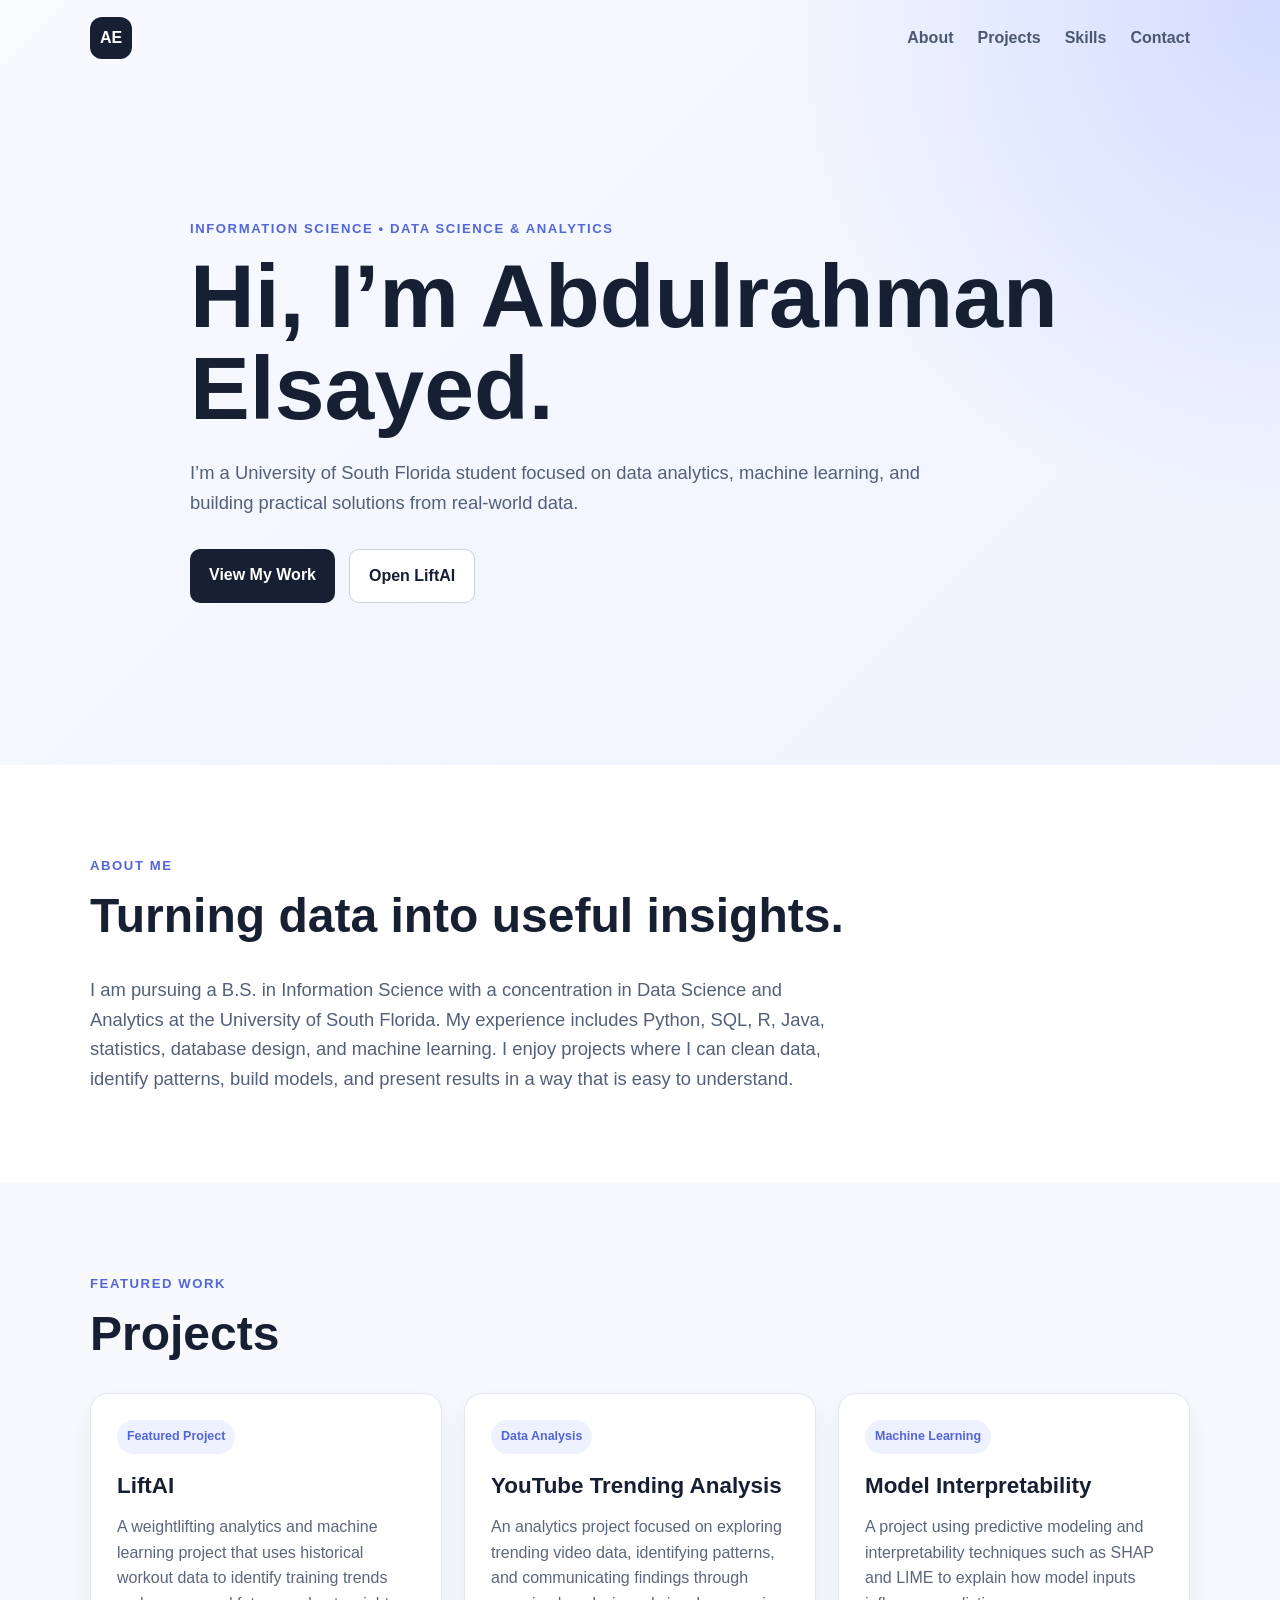
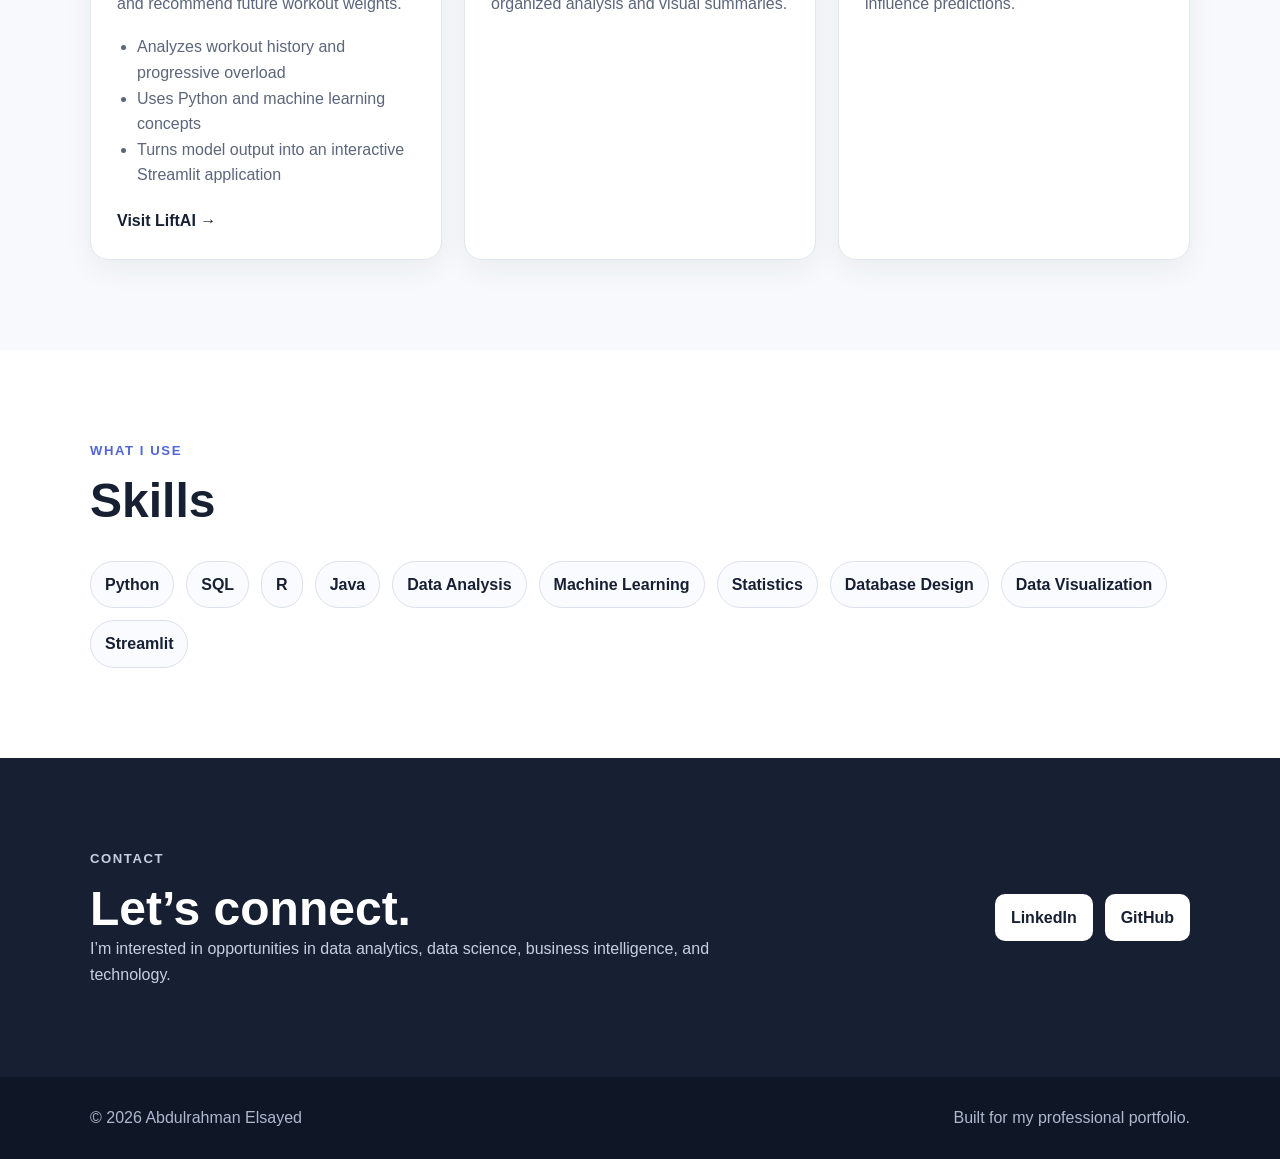
==== index.html @ ccccc25b "Add files via upload" ====
<!DOCTYPE html>
<html lang="en">
<head>
  <meta charset="UTF-8" />
  <meta name="viewport" content="width=device-width, initial-scale=1.0" />
  <meta name="description" content="Abdulrahman Elsayed - Data Analytics and Information Science Portfolio" />
  <title>Abdulrahman Elsayed | Portfolio</title>
  <link rel="stylesheet" href="style.css" />
</head>
<body>
  <header class="hero">
    <nav class="nav container">
      <a class="logo" href="#home">AE</a>
      <div class="nav-links">
        <a href="#about">About</a>
        <a href="#projects">Projects</a>
        <a href="#skills">Skills</a>
        <a href="#contact">Contact</a>
      </div>
    </nav>

    <div class="hero-content container" id="home">
      <p class="eyebrow">Information Science • Data Science & Analytics</p>
      <h1>Hi, I’m Abdulrahman Elsayed.</h1>
      <p class="hero-text">
        I’m a University of South Florida student focused on data analytics, machine learning,
        and building practical solutions from real-world data.
      </p>
      <div class="hero-actions">
        <a class="button primary" href="#projects">View My Work</a>
        <a class="button secondary" href="https://liftai.streamlit.app/" target="_blank" rel="noopener">Open LiftAI</a>
      </div>
    </div>
  </header>

  <main>
    <section class="section container" id="about">
      <div class="section-heading">
        <p class="eyebrow">About Me</p>
        <h2>Turning data into useful insights.</h2>
      </div>
      <p class="wide-copy">
        I am pursuing a B.S. in Information Science with a concentration in Data Science and Analytics
        at the University of South Florida. My experience includes Python, SQL, R, Java, statistics,
        database design, and machine learning. I enjoy projects where I can clean data, identify patterns,
        build models, and present results in a way that is easy to understand.
      </p>
    </section>

    <section class="section alt" id="projects">
      <div class="container">
        <div class="section-heading">
          <p class="eyebrow">Featured Work</p>
          <h2>Projects</h2>
        </div>

        <div class="project-grid">
          <article class="card featured">
            <span class="tag">Featured Project</span>
            <h3>LiftAI</h3>
            <p>
              A weightlifting analytics and machine learning project that uses historical workout data
              to identify training trends and recommend future workout weights.
            </p>
            <ul>
              <li>Analyzes workout history and progressive overload</li>
              <li>Uses Python and machine learning concepts</li>
              <li>Turns model output into an interactive Streamlit application</li>
            </ul>
            <a class="text-link" href="https://liftai.streamlit.app/" target="_blank" rel="noopener">
              Visit LiftAI →
            </a>
          </article>

          <article class="card">
            <span class="tag">Data Analysis</span>
            <h3>YouTube Trending Analysis</h3>
            <p>
              An analytics project focused on exploring trending video data, identifying patterns,
              and communicating findings through organized analysis and visual summaries.
            </p>
          </article>

          <article class="card">
            <span class="tag">Machine Learning</span>
            <h3>Model Interpretability</h3>
            <p>
              A project using predictive modeling and interpretability techniques such as SHAP and LIME
              to explain how model inputs influence predictions.
            </p>
          </article>
        </div>
      </div>
    </section>

    <section class="section container" id="skills">
      <div class="section-heading">
        <p class="eyebrow">What I Use</p>
        <h2>Skills</h2>
      </div>
      <div class="skills">
        <span>Python</span>
        <span>SQL</span>
        <span>R</span>
        <span>Java</span>
        <span>Data Analysis</span>
        <span>Machine Learning</span>
        <span>Statistics</span>
        <span>Database Design</span>
        <span>Data Visualization</span>
        <span>Streamlit</span>
      </div>
    </section>

    <section class="section contact-section" id="contact">
      <div class="container contact-card">
        <div>
          <p class="eyebrow">Contact</p>
          <h2>Let’s connect.</h2>
          <p>
            I’m interested in opportunities in data analytics, data science, business intelligence,
            and technology.
          </p>
        </div>
        <div class="contact-links">
          <a href="https://www.linkedin.com/" target="_blank" rel="noopener">LinkedIn</a>
          <a href="https://github.com/" target="_blank" rel="noopener">GitHub</a>
        </div>
      </div>
    </section>
  </main>

  <footer>
    <div class="container footer-content">
      <p>© 2026 Abdulrahman Elsayed</p>
      <p>Built for my professional portfolio.</p>
    </div>
  </footer>
</body>
</html>
---- style.css ----
* {
  box-sizing: border-box;
  margin: 0;
  padding: 0;
}

html {
  scroll-behavior: smooth;
}

body {
  font-family: Arial, Helvetica, sans-serif;
  line-height: 1.6;
  color: #172033;
  background: #ffffff;
}

a {
  color: inherit;
  text-decoration: none;
}

.container {
  width: min(1100px, 90%);
  margin: 0 auto;
}

.hero {
  min-height: 85vh;
  background:
    radial-gradient(circle at top right, rgba(73, 103, 255, 0.18), transparent 35%),
    linear-gradient(135deg, #f8faff 0%, #eef3ff 100%);
  display: flex;
  flex-direction: column;
}

.nav {
  min-height: 76px;
  display: flex;
  align-items: center;
  justify-content: space-between;
}

.logo {
  width: 42px;
  height: 42px;
  border-radius: 12px;
  background: #172033;
  color: white;
  display: grid;
  place-items: center;
  font-weight: 700;
}

.nav-links {
  display: flex;
  gap: 24px;
  font-weight: 600;
  color: #4b5871;
}

.hero-content {
  flex: 1;
  display: flex;
  justify-content: center;
  flex-direction: column;
  padding: 80px 0 100px;
  max-width: 900px;
}

.eyebrow {
  text-transform: uppercase;
  letter-spacing: 0.12em;
  font-size: 0.82rem;
  font-weight: 700;
  color: #5266d8;
  margin-bottom: 12px;
}

h1 {
  font-size: clamp(3rem, 7vw, 5.8rem);
  line-height: 1.02;
  max-width: 900px;
  margin-bottom: 24px;
}

h2 {
  font-size: clamp(2rem, 4vw, 3rem);
  line-height: 1.15;
}

h3 {
  font-size: 1.4rem;
  margin: 14px 0 10px;
}

.hero-text,
.wide-copy {
  max-width: 760px;
  font-size: 1.15rem;
  color: #536078;
}

.hero-actions {
  display: flex;
  gap: 14px;
  margin-top: 32px;
  flex-wrap: wrap;
}

.button {
  padding: 13px 19px;
  border-radius: 10px;
  font-weight: 700;
}

.primary {
  background: #172033;
  color: white;
}

.secondary {
  border: 1px solid #c8d1e2;
  background: white;
}

.section {
  padding: 90px 0;
}

.alt {
  background: #f7f9fc;
}

.section-heading {
  margin-bottom: 32px;
}

.project-grid {
  display: grid;
  grid-template-columns: repeat(3, 1fr);
  gap: 22px;
}

.card {
  background: white;
  border: 1px solid #e1e6ef;
  border-radius: 18px;
  padding: 26px;
  box-shadow: 0 10px 28px rgba(31, 43, 70, 0.06);
}

.card p,
.card li {
  color: #5b667a;
}

.card ul {
  margin: 18px 0 20px 20px;
}

.tag {
  display: inline-block;
  font-size: 0.78rem;
  font-weight: 700;
  color: #5266d8;
  background: #eef1ff;
  padding: 7px 10px;
  border-radius: 999px;
}

.text-link {
  font-weight: 700;
}

.skills {
  display: flex;
  gap: 12px;
  flex-wrap: wrap;
}

.skills span {
  padding: 10px 14px;
  border-radius: 999px;
  border: 1px solid #dbe1ec;
  background: #fafbfe;
  font-weight: 600;
}

.contact-section {
  background: #172033;
  color: white;
}

.contact-card {
  display: flex;
  justify-content: space-between;
  gap: 32px;
  align-items: center;
}

.contact-card p {
  color: #c7d0e3;
  max-width: 650px;
}

.contact-links {
  display: flex;
  gap: 12px;
  flex-wrap: wrap;
}

.contact-links a {
  background: white;
  color: #172033;
  padding: 11px 16px;
  border-radius: 10px;
  font-weight: 700;
}

footer {
  background: #0f1626;
  color: #aeb9cf;
  padding: 28px 0;
}

.footer-content {
  display: flex;
  justify-content: space-between;
  gap: 20px;
  flex-wrap: wrap;
}

@media (max-width: 800px) {
  .nav-links {
    display: none;
  }

  .project-grid {
    grid-template-columns: 1fr;
  }

  .contact-card {
    align-items: flex-start;
    flex-direction: column;
  }

  .hero {
    min-height: auto;
  }

  .hero-content {
    padding-top: 70px;
  }
}
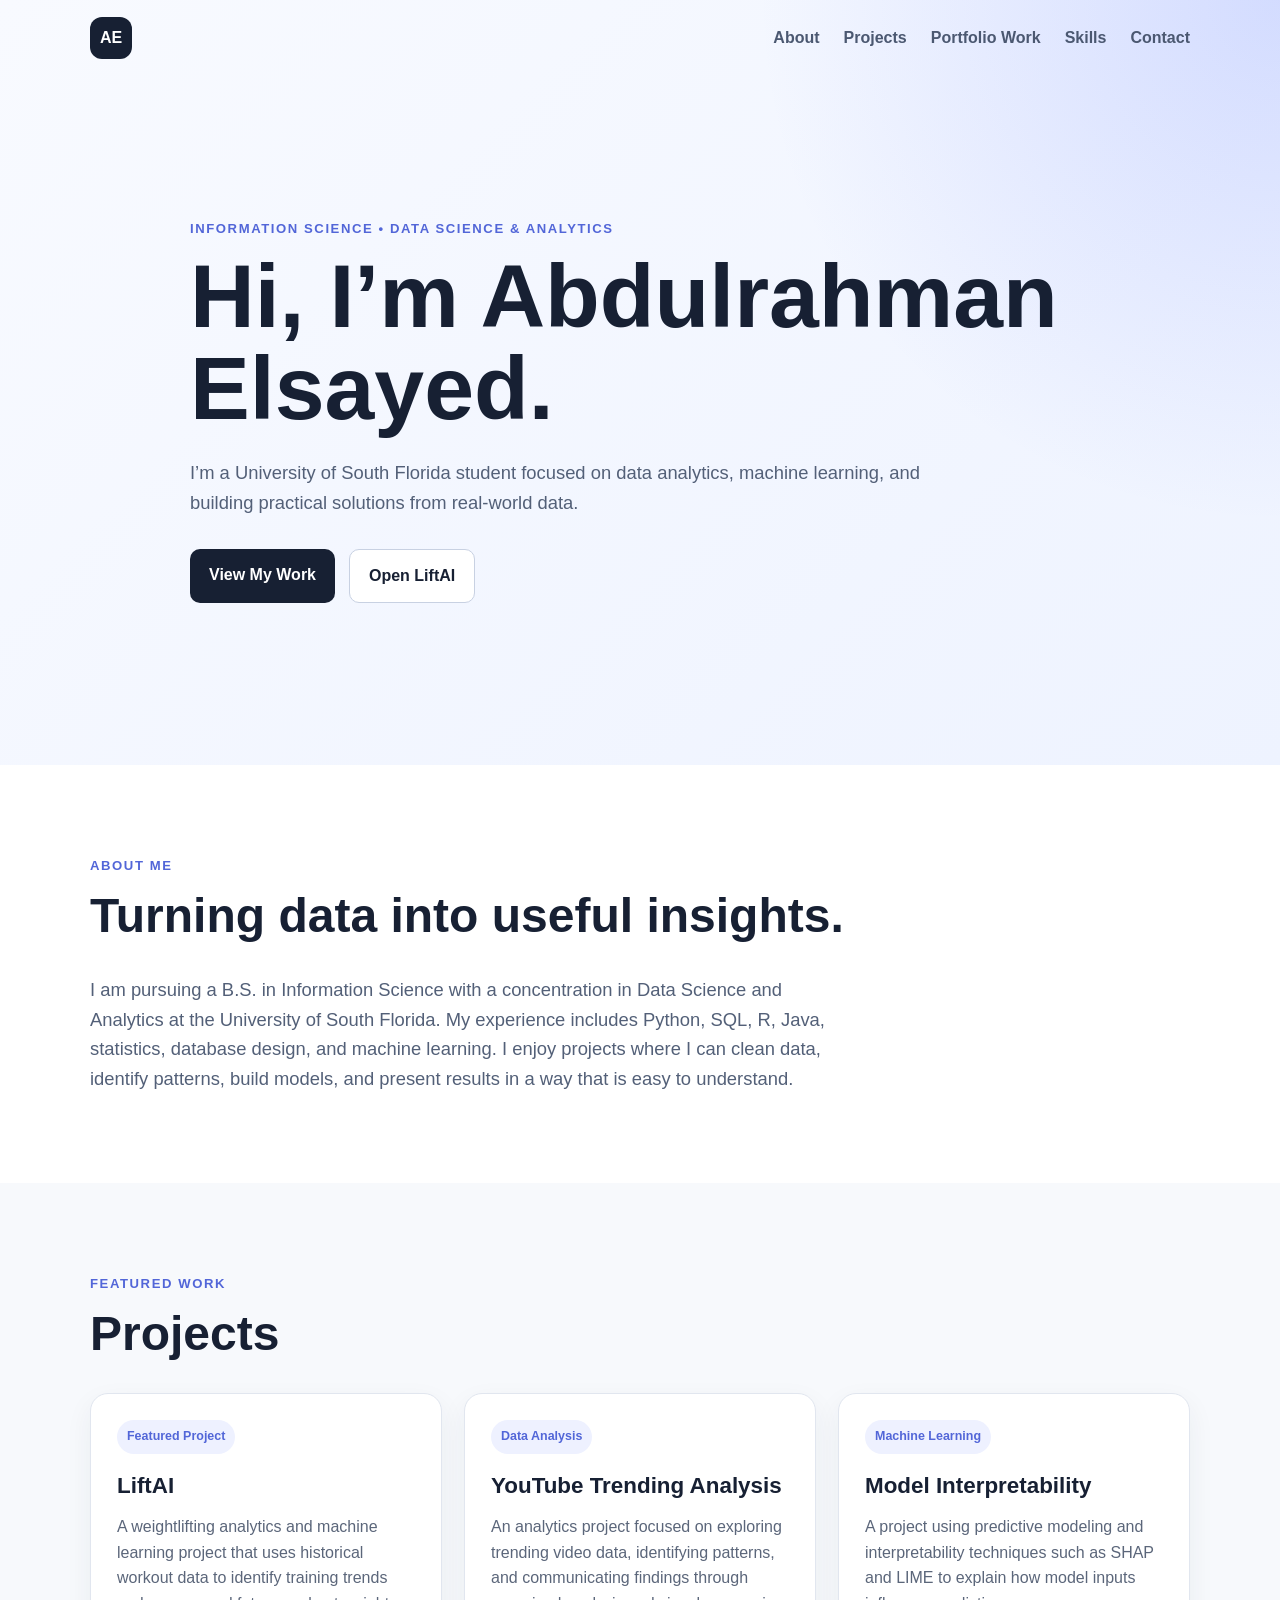
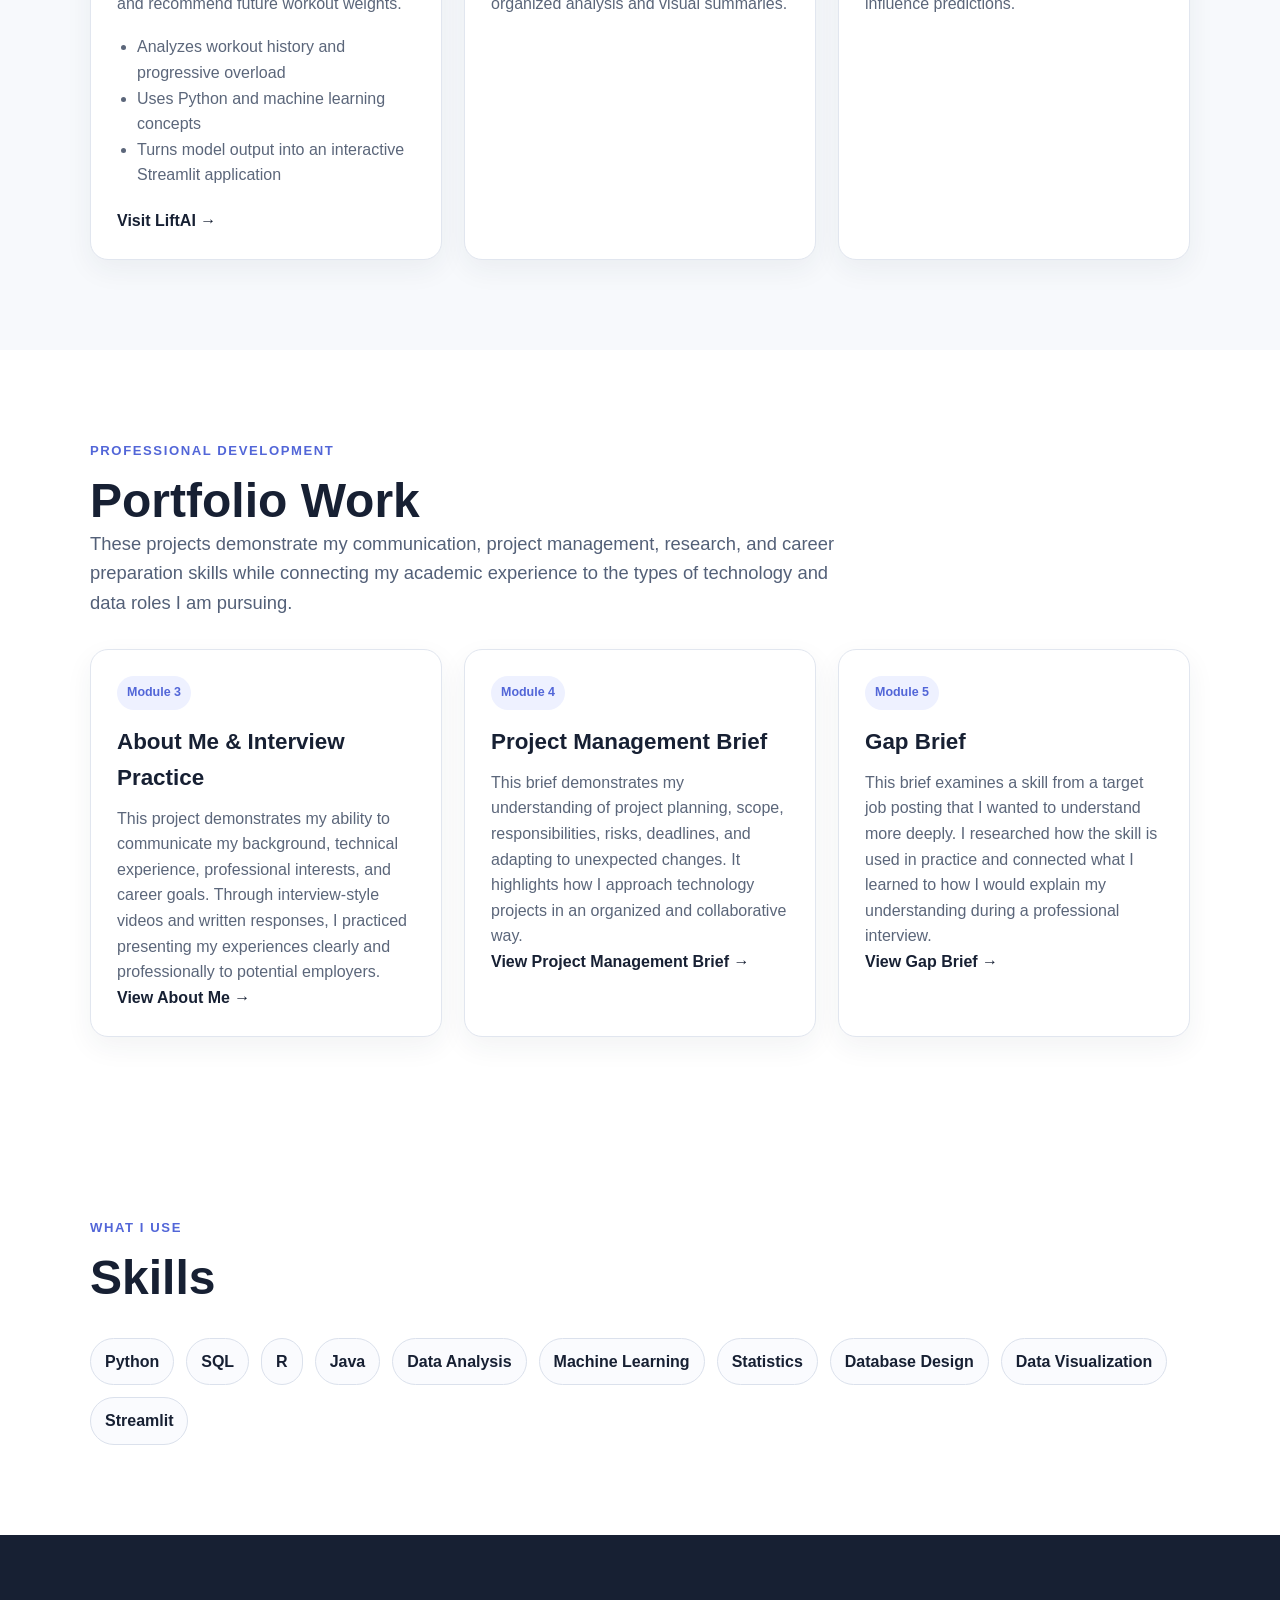
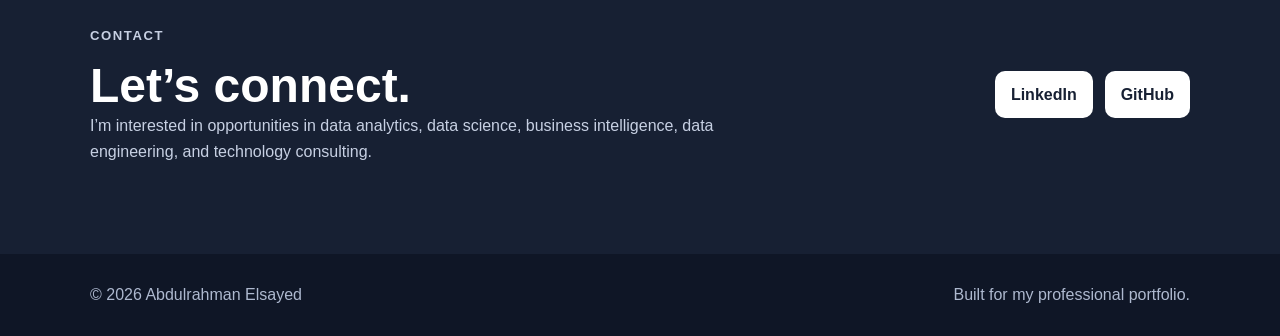
==== commit 31a6f0de: "Improve HTML formatting and structure Refactor HTML for better readability and structure." ====
--- a/index.html
+++ b/index.html
@@ -3,138 +3,442 @@
 <head>
   <meta charset="UTF-8" />
   <meta name="viewport" content="width=device-width, initial-scale=1.0" />
-  <meta name="description" content="Abdulrahman Elsayed - Data Analytics and Information Science Portfolio" />
+  <meta
+    name="description"
+    content="Abdulrahman Elsayed - Data Analytics and Information Science Portfolio"
+  />
   <title>Abdulrahman Elsayed | Portfolio</title>
   <link rel="stylesheet" href="style.css" />
 </head>
+
 <body>
+
   <header class="hero">
+
     <nav class="nav container">
       <a class="logo" href="#home">AE</a>
+
       <div class="nav-links">
         <a href="#about">About</a>
         <a href="#projects">Projects</a>
+        <a href="#portfolio-work">Portfolio Work</a>
         <a href="#skills">Skills</a>
         <a href="#contact">Contact</a>
       </div>
     </nav>
 
     <div class="hero-content container" id="home">
-      <p class="eyebrow">Information Science • Data Science & Analytics</p>
+
+      <p class="eyebrow">
+        Information Science • Data Science & Analytics
+      </p>
+
       <h1>Hi, I’m Abdulrahman Elsayed.</h1>
+
       <p class="hero-text">
-        I’m a University of South Florida student focused on data analytics, machine learning,
-        and building practical solutions from real-world data.
+        I’m a University of South Florida student focused on data analytics,
+        machine learning, and building practical solutions from real-world data.
       </p>
+
       <div class="hero-actions">
-        <a class="button primary" href="#projects">View My Work</a>
-        <a class="button secondary" href="https://liftai.streamlit.app/" target="_blank" rel="noopener">Open LiftAI</a>
-      </div>
+
+        <a class="button primary" href="#projects">
+          View My Work
+        </a>
+
+        <a
+          class="button secondary"
+          href="https://liftai.streamlit.app/"
+          target="_blank"
+          rel="noopener"
+        >
+          Open LiftAI
+        </a>
+
+      </div>
+
     </div>
+
   </header>
 
+
   <main>
+
+    <!-- ABOUT SECTION -->
+
     <section class="section container" id="about">
+
       <div class="section-heading">
-        <p class="eyebrow">About Me</p>
-        <h2>Turning data into useful insights.</h2>
-      </div>
+
+        <p class="eyebrow">
+          About Me
+        </p>
+
+        <h2>
+          Turning data into useful insights.
+        </h2>
+
+      </div>
+
       <p class="wide-copy">
-        I am pursuing a B.S. in Information Science with a concentration in Data Science and Analytics
-        at the University of South Florida. My experience includes Python, SQL, R, Java, statistics,
-        database design, and machine learning. I enjoy projects where I can clean data, identify patterns,
-        build models, and present results in a way that is easy to understand.
+        I am pursuing a B.S. in Information Science with a concentration in
+        Data Science and Analytics at the University of South Florida.
+        My experience includes Python, SQL, R, Java, statistics, database design,
+        and machine learning. I enjoy projects where I can clean data,
+        identify patterns, build models, and present results in a way that is
+        easy to understand.
       </p>
+
     </section>
 
+
+    <!-- PROJECTS SECTION -->
+
     <section class="section alt" id="projects">
+
       <div class="container">
+
         <div class="section-heading">
-          <p class="eyebrow">Featured Work</p>
-          <h2>Projects</h2>
+
+          <p class="eyebrow">
+            Featured Work
+          </p>
+
+          <h2>
+            Projects
+          </h2>
+
         </div>
 
+
         <div class="project-grid">
+
+
+          <!-- LIFTAI -->
+
           <article class="card featured">
-            <span class="tag">Featured Project</span>
-            <h3>LiftAI</h3>
+
+            <span class="tag">
+              Featured Project
+            </span>
+
+            <h3>
+              LiftAI
+            </h3>
+
             <p>
-              A weightlifting analytics and machine learning project that uses historical workout data
-              to identify training trends and recommend future workout weights.
+              A weightlifting analytics and machine learning project that uses
+              historical workout data to identify training trends and recommend
+              future workout weights.
             </p>
+
             <ul>
-              <li>Analyzes workout history and progressive overload</li>
-              <li>Uses Python and machine learning concepts</li>
-              <li>Turns model output into an interactive Streamlit application</li>
+
+              <li>
+                Analyzes workout history and progressive overload
+              </li>
+
+              <li>
+                Uses Python and machine learning concepts
+              </li>
+
+              <li>
+                Turns model output into an interactive Streamlit application
+              </li>
+
             </ul>
-            <a class="text-link" href="https://liftai.streamlit.app/" target="_blank" rel="noopener">
+
+            <a
+              class="text-link"
+              href="https://liftai.streamlit.app/"
+              target="_blank"
+              rel="noopener"
+            >
               Visit LiftAI →
             </a>
+
           </article>
 
+
+          <!-- YOUTUBE PROJECT -->
+
           <article class="card">
-            <span class="tag">Data Analysis</span>
-            <h3>YouTube Trending Analysis</h3>
+
+            <span class="tag">
+              Data Analysis
+            </span>
+
+            <h3>
+              YouTube Trending Analysis
+            </h3>
+
             <p>
-              An analytics project focused on exploring trending video data, identifying patterns,
-              and communicating findings through organized analysis and visual summaries.
+              An analytics project focused on exploring trending video data,
+              identifying patterns, and communicating findings through organized
+              analysis and visual summaries.
             </p>
+
           </article>
 
+
+          <!-- MODEL INTERPRETABILITY -->
+
           <article class="card">
-            <span class="tag">Machine Learning</span>
-            <h3>Model Interpretability</h3>
+
+            <span class="tag">
+              Machine Learning
+            </span>
+
+            <h3>
+              Model Interpretability
+            </h3>
+
             <p>
-              A project using predictive modeling and interpretability techniques such as SHAP and LIME
-              to explain how model inputs influence predictions.
+              A project using predictive modeling and interpretability techniques
+              such as SHAP and LIME to explain how model inputs influence predictions.
             </p>
+
           </article>
+
         </div>
-      </div>
+
+      </div>
+
     </section>
 
+
+    <!-- PORTFOLIO COURSEWORK SECTION -->
+
+    <section class="section container" id="portfolio-work">
+
+      <div class="section-heading">
+
+        <p class="eyebrow">
+          Professional Development
+        </p>
+
+        <h2>
+          Portfolio Work
+        </h2>
+
+        <p class="wide-copy">
+          These projects demonstrate my communication, project management,
+          research, and career preparation skills while connecting my academic
+          experience to the types of technology and data roles I am pursuing.
+        </p>
+
+      </div>
+
+
+      <div class="project-grid">
+
+
+        <!-- MODULE 3 -->
+
+        <article class="card">
+
+          <span class="tag">
+            Module 3
+          </span>
+
+          <h3>
+            About Me & Interview Practice
+          </h3>
+
+          <p>
+            This project demonstrates my ability to communicate my background,
+            technical experience, professional interests, and career goals.
+            Through interview-style videos and written responses, I practiced
+            presenting my experiences clearly and professionally to potential
+            employers.
+          </p>
+
+          <a
+            class="text-link"
+            href="about-me.html"
+          >
+            View About Me →
+          </a>
+
+        </article>
+
+
+        <!-- MODULE 4 -->
+
+        <article class="card">
+
+          <span class="tag">
+            Module 4
+          </span>
+
+          <h3>
+            Project Management Brief
+          </h3>
+
+          <p>
+            This brief demonstrates my understanding of project planning,
+            scope, responsibilities, risks, deadlines, and adapting to unexpected
+            changes. It highlights how I approach technology projects in an
+            organized and collaborative way.
+          </p>
+
+          <a
+            class="text-link"
+            href="project-management.html"
+          >
+            View Project Management Brief →
+          </a>
+
+        </article>
+
+
+        <!-- MODULE 5 -->
+
+        <article class="card">
+
+          <span class="tag">
+            Module 5
+          </span>
+
+          <h3>
+            Gap Brief
+          </h3>
+
+          <p>
+            This brief examines a skill from a target job posting that I wanted
+            to understand more deeply. I researched how the skill is used in
+            practice and connected what I learned to how I would explain my
+            understanding during a professional interview.
+          </p>
+
+          <a
+            class="text-link"
+            href="gap-brief.html"
+          >
+            View Gap Brief →
+          </a>
+
+        </article>
+
+
+      </div>
+
+    </section>
+
+
+    <!-- SKILLS SECTION -->
+
     <section class="section container" id="skills">
+
       <div class="section-heading">
-        <p class="eyebrow">What I Use</p>
-        <h2>Skills</h2>
-      </div>
+
+        <p class="eyebrow">
+          What I Use
+        </p>
+
+        <h2>
+          Skills
+        </h2>
+
+      </div>
+
+
       <div class="skills">
+
         <span>Python</span>
+
         <span>SQL</span>
+
         <span>R</span>
+
         <span>Java</span>
+
         <span>Data Analysis</span>
+
         <span>Machine Learning</span>
+
         <span>Statistics</span>
+
         <span>Database Design</span>
+
         <span>Data Visualization</span>
+
         <span>Streamlit</span>
-      </div>
+
+      </div>
+
     </section>
 
+
+    <!-- CONTACT SECTION -->
+
     <section class="section contact-section" id="contact">
+
       <div class="container contact-card">
+
         <div>
-          <p class="eyebrow">Contact</p>
-          <h2>Let’s connect.</h2>
+
+          <p class="eyebrow">
+            Contact
+          </p>
+
+          <h2>
+            Let’s connect.
+          </h2>
+
           <p>
-            I’m interested in opportunities in data analytics, data science, business intelligence,
-            and technology.
-          </p>
+            I’m interested in opportunities in data analytics, data science,
+            business intelligence, data engineering, and technology consulting.
+          </p>
+
         </div>
+
+
         <div class="contact-links">
-          <a href="https://www.linkedin.com/" target="_blank" rel="noopener">LinkedIn</a>
-          <a href="https://github.com/" target="_blank" rel="noopener">GitHub</a>
+
+          <a
+            href="https://www.linkedin.com/"
+            target="_blank"
+            rel="noopener"
+          >
+            LinkedIn
+          </a>
+
+          <a
+            href="https://github.com/aelsayed12"
+            target="_blank"
+            rel="noopener"
+          >
+            GitHub
+          </a>
+
         </div>
-      </div>
+
+      </div>
+
     </section>
+
   </main>
 
+
+  <!-- FOOTER -->
+
   <footer>
+
     <div class="container footer-content">
-      <p>© 2026 Abdulrahman Elsayed</p>
-      <p>Built for my professional portfolio.</p>
+
+      <p>
+        © 2026 Abdulrahman Elsayed
+      </p>
+
+      <p>
+        Built for my professional portfolio.
+      </p>
+
     </div>
+
   </footer>
+
+
 </body>
 </html>
